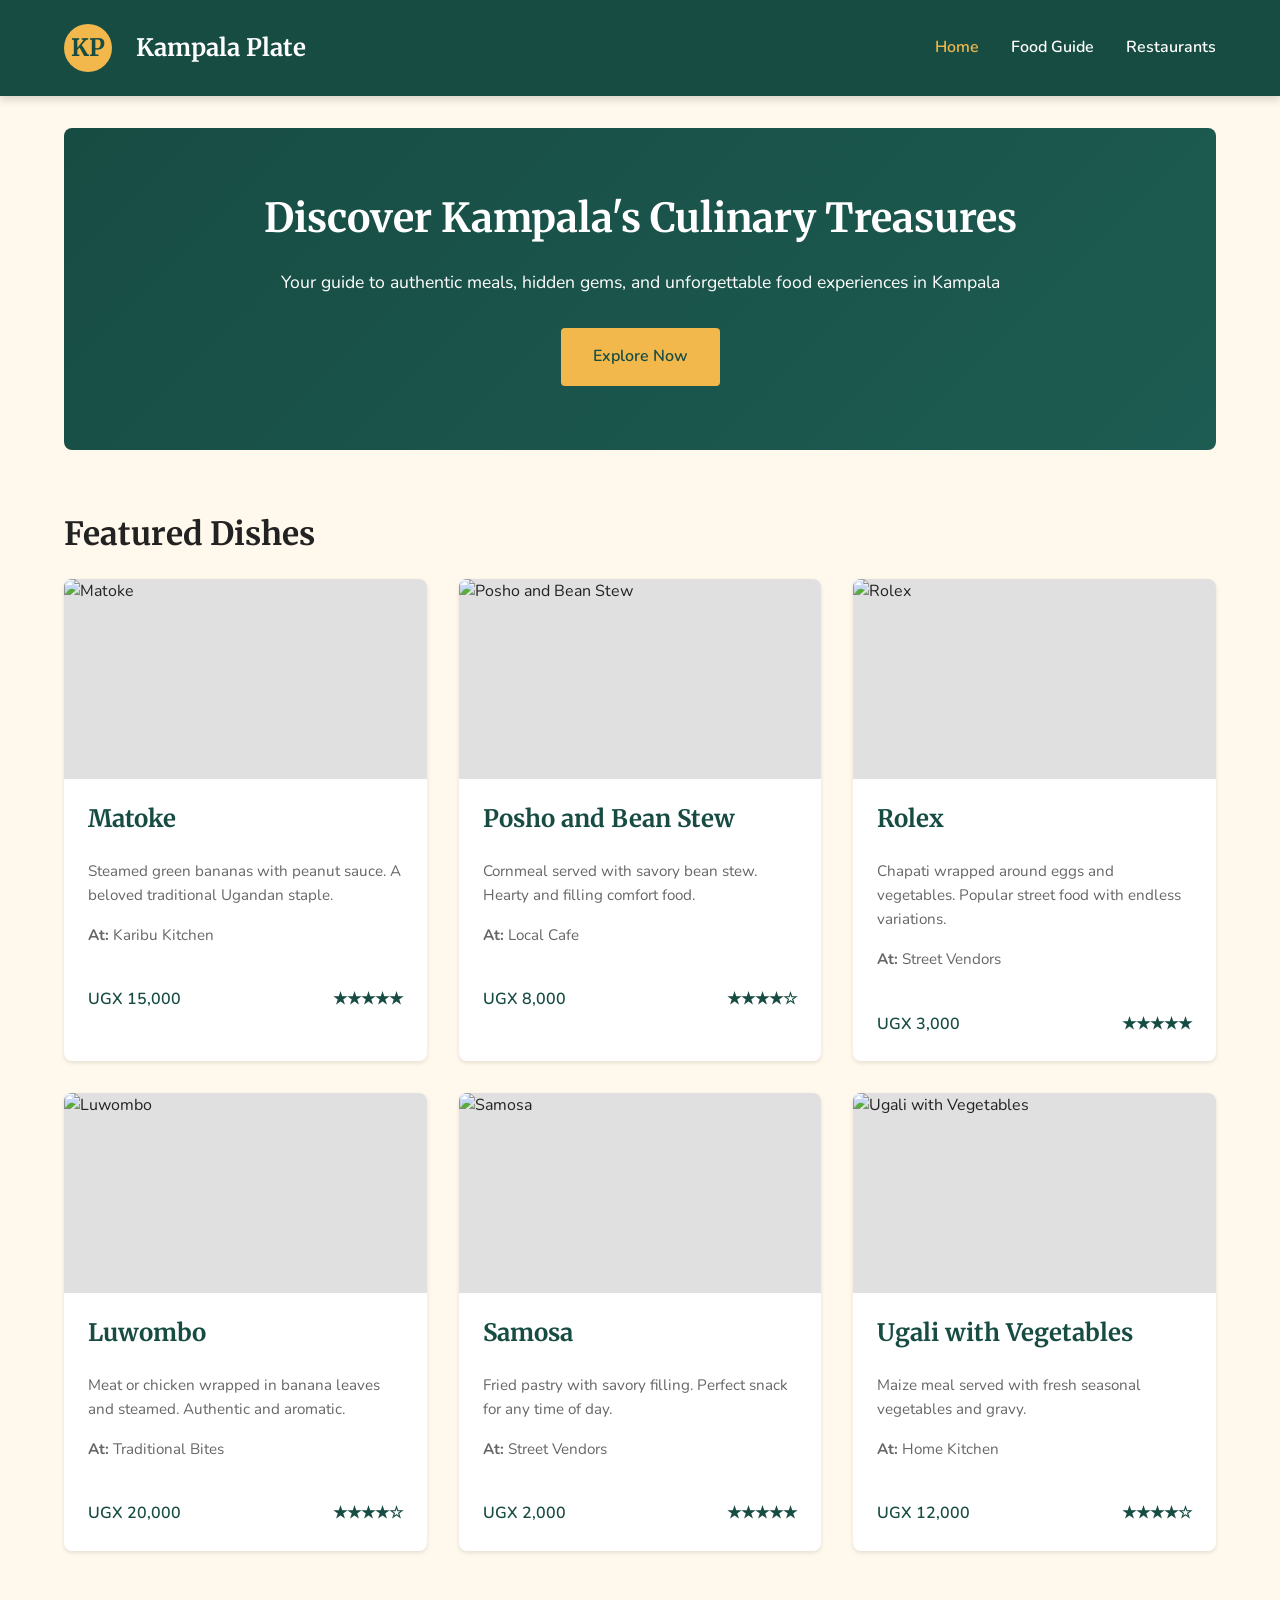
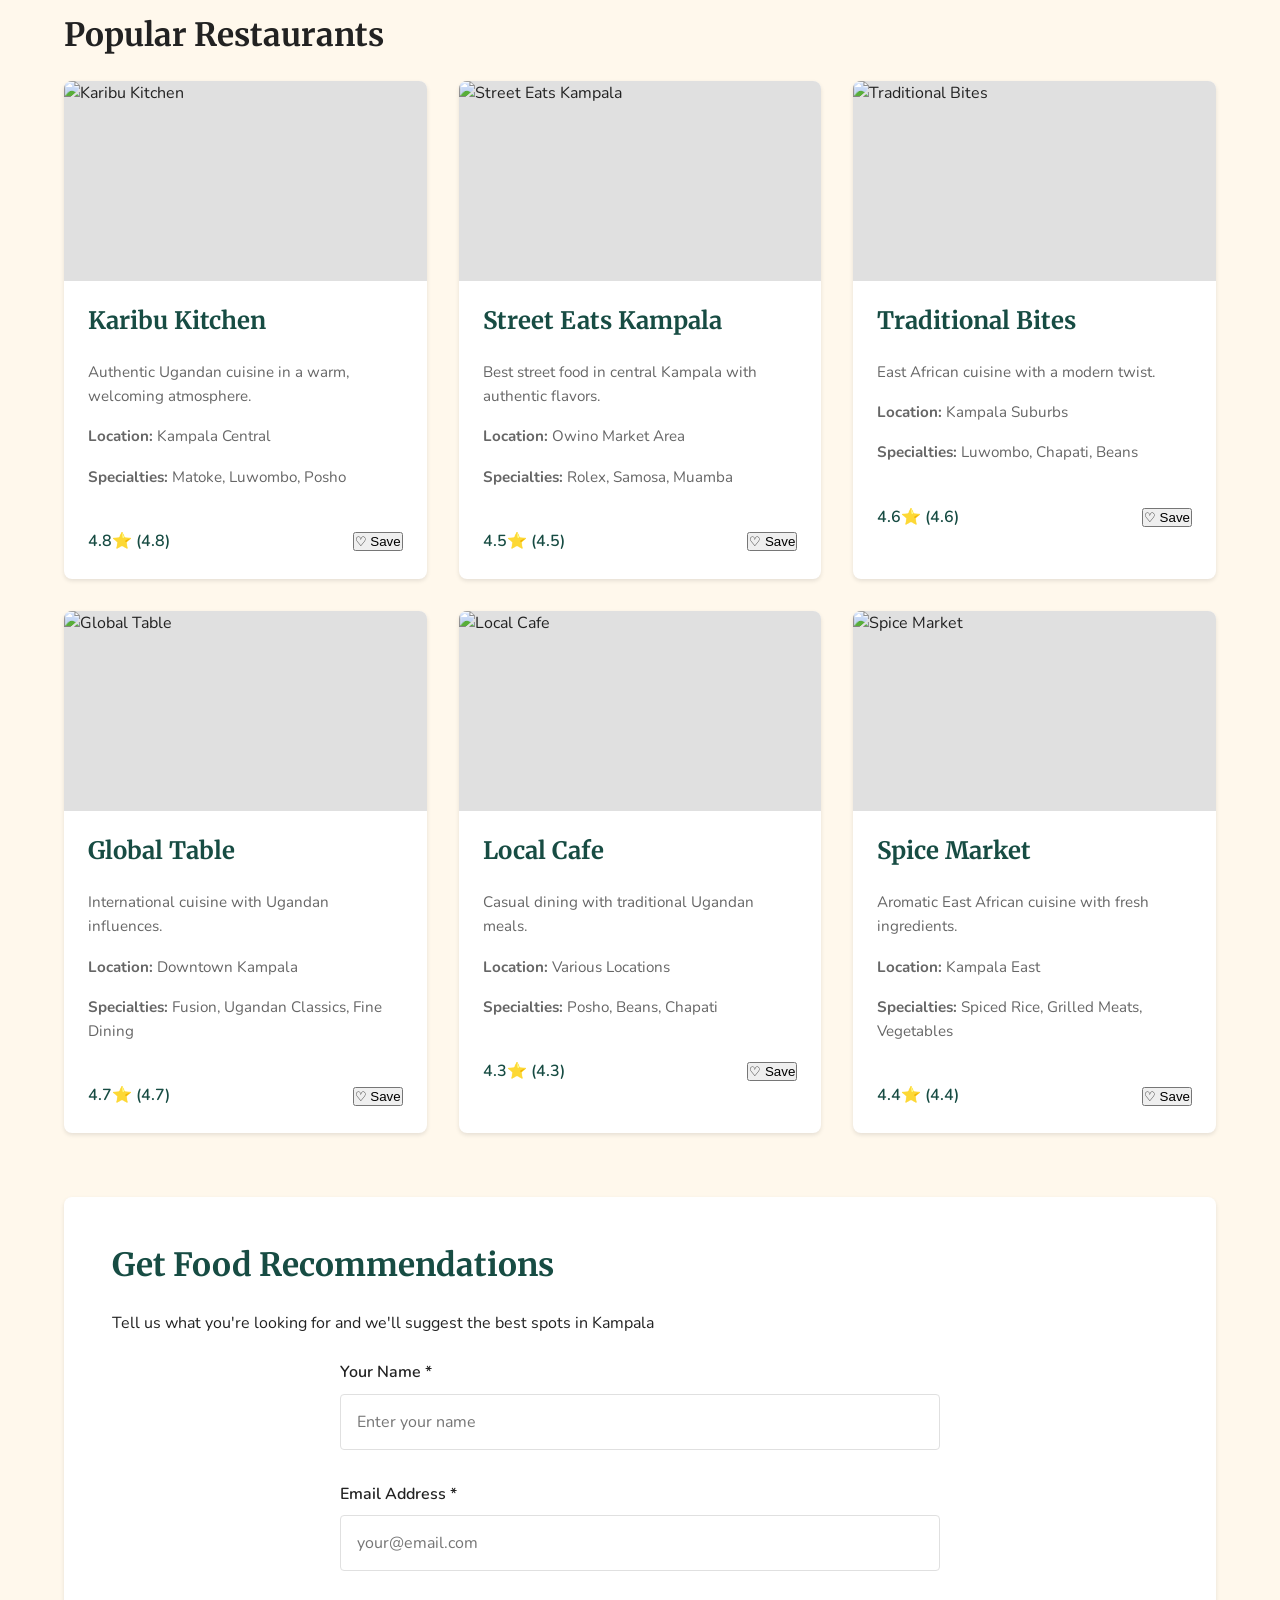
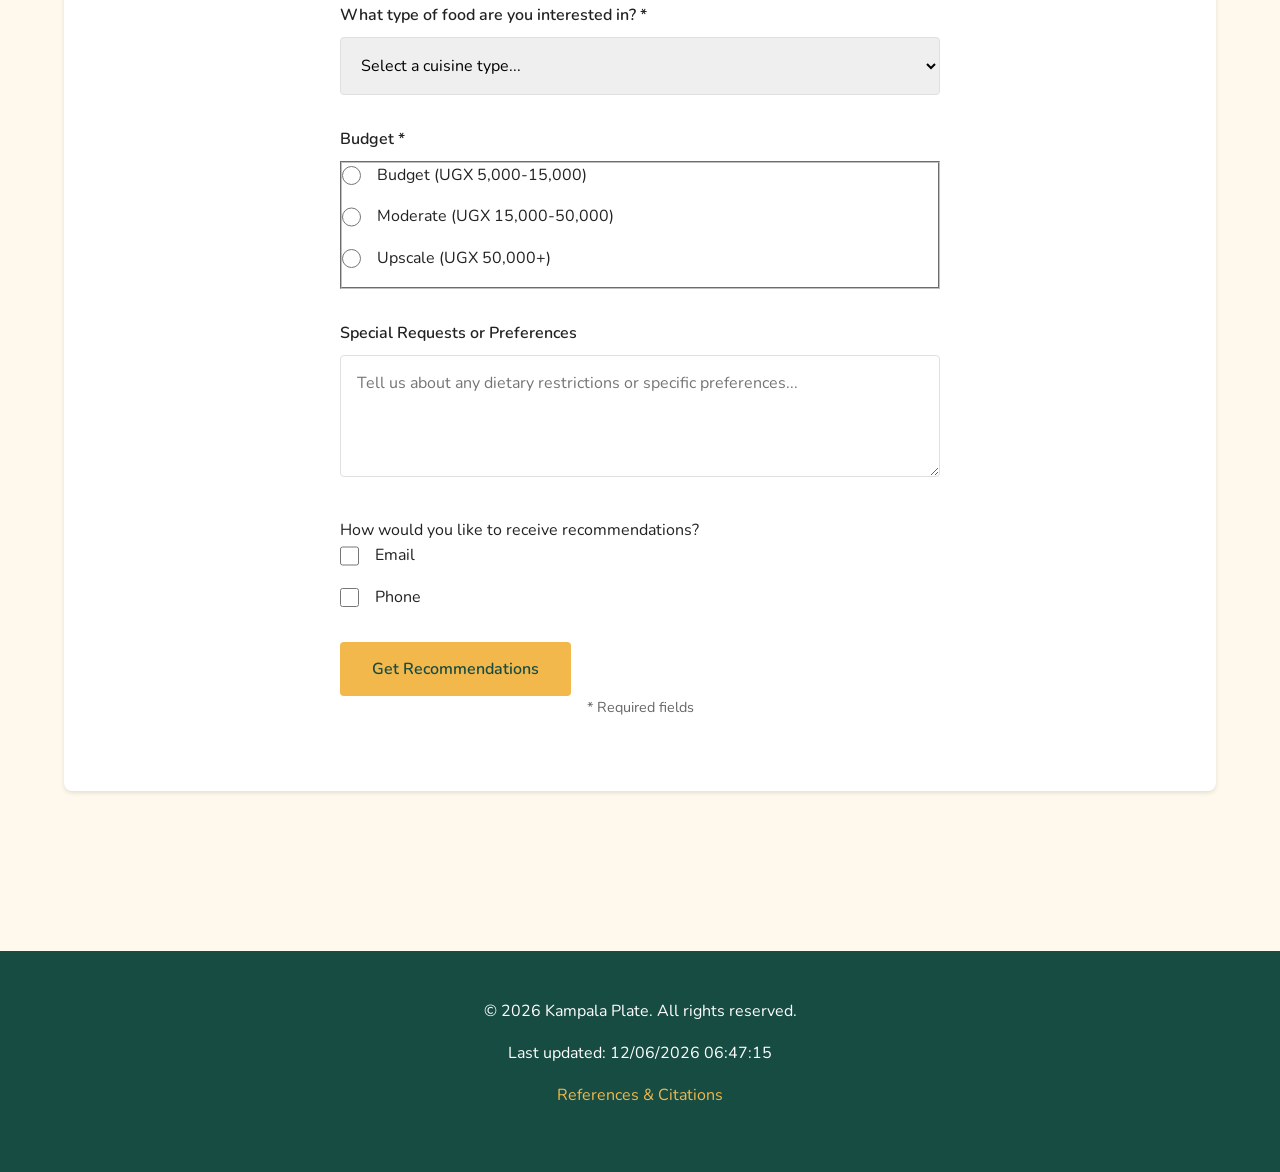
==== project/index.html @ de0a0ea7 "food project" ====
<!doctype html>
<html lang="en">
  <head>
    <meta charset="UTF-8" />
    <meta name="viewport" content="width=device-width, initial-scale=1.0" />
    <title>Kampala Plate - Local Food Discovery</title>
    <meta
      name="description"
      content="Kampala Plate is your guide to memorable meals, popular restaurants, and authentic local food experiences in Kampala, Uganda."
    />
    <meta name="author" content="Uwase Jolie" />
    <meta
      name="keywords"
      content="Kampala, food, restaurants, local cuisine, Uganda"
    />
    <link rel="preconnect" href="https://fonts.googleapis.com" />
    <link rel="preconnect" href="https://fonts.gstatic.com" crossorigin />
    <link
      href="https://fonts.googleapis.com/css2?family=Merriweather:wght@700&family=Nunito:wght@400;600;700&display=swap"
      rel="stylesheet"
    />
    <link rel="stylesheet" href="styles.css" />
    <script defer src="scripts.js"></script>
  </head>
  <body>
    <header>
      <div class="header-wrapper">
        <div class="logo" role="img" aria-label="Kampala Plate logo">KP</div>
        <h1 class="site-title">Kampala Plate</h1>
        <button
          id="menu-button"
          type="button"
          aria-label="Open navigation menu"
          aria-expanded="false"
        >
          <span></span>
          <span></span>
          <span></span>
        </button>
        <nav id="navigation">
          <a href="index.html" aria-current="page">Home</a>
          <a href="food-guide.html">Food Guide</a>
          <a href="restaurants.html">Restaurants</a>
        </nav>
      </div>
    </header>

    <main>
      <!-- Hero Section -->
      <section class="hero">
        <div class="hero-content">
          <h2>Discover Kampala's Culinary Treasures</h2>
          <p>
            Your guide to authentic meals, hidden gems, and unforgettable food
            experiences in Kampala
          </p>
          <a href="#featured" class="cta-button">Explore Now</a>
        </div>
      </section>

      <!-- Featured Dishes Section -->
      <section id="featured" class="featured-section">
        <h2>Featured Dishes</h2>
        <div class="dishes-grid" id="featured-dishes">
          <!-- Populated by JavaScript -->
        </div>
      </section>

      <!-- Restaurant Cards Section -->
      <section class="restaurants-section">
        <h2>Popular Restaurants</h2>
        <div class="restaurants-grid" id="restaurants-grid">
          <!-- Populated by JavaScript -->
        </div>
      </section>

      <!-- Recommendation Form Section -->
      <section class="form-section">
        <h2>Get Food Recommendations</h2>
        <p>
          Tell us what you're looking for and we'll suggest the best spots in
          Kampala
        </p>
        <form id="recommendation-form" method="post" action="thank-you.html">
          <div class="form-group">
            <label for="name"
              >Your Name <span aria-hidden="true">*</span></label
            >
            <input
              type="text"
              id="name"
              name="name"
              required
              placeholder="Enter your name"
            />
          </div>

          <div class="form-group">
            <label for="email"
              >Email Address <span aria-hidden="true">*</span></label
            >
            <input
              type="email"
              id="email"
              name="email"
              required
              placeholder="your@email.com"
            />
          </div>

          <div class="form-group">
            <label for="cuisine-type"
              >What type of food are you interested in?
              <span aria-hidden="true">*</span></label
            >
            <select id="cuisine-type" name="cuisine-type" required>
              <option value="" disabled selected>
                Select a cuisine type...
              </option>
              <option value="ugandan">Traditional Ugandan</option>
              <option value="east-african">East African</option>
              <option value="international">International</option>
              <option value="vegetarian">Vegetarian/Vegan</option>
              <option value="street-food">Street Food</option>
              <option value="fast-food">Fast Food</option>
            </select>
          </div>

          <div class="form-group">
            <label for="price-range"
              >Budget <span aria-hidden="true">*</span></label
            >
            <fieldset>
              <legend class="sr-only">Price range options</legend>
              <label class="radio-label">
                <input
                  type="radio"
                  name="price-range"
                  value="budget"
                  required
                />
                Budget (UGX 5,000-15,000)
              </label>
              <label class="radio-label">
                <input
                  type="radio"
                  name="price-range"
                  value="moderate"
                  required
                />
                Moderate (UGX 15,000-50,000)
              </label>
              <label class="radio-label">
                <input
                  type="radio"
                  name="price-range"
                  value="upscale"
                  required
                />
                Upscale (UGX 50,000+)
              </label>
            </fieldset>
          </div>

          <div class="form-group">
            <label for="special-requests"
              >Special Requests or Preferences</label
            >
            <textarea
              id="special-requests"
              name="special-requests"
              rows="4"
              placeholder="Tell us about any dietary restrictions or specific preferences..."
            ></textarea>
          </div>

          <div class="form-group checkbox-group">
            <legend>How would you like to receive recommendations?</legend>
            <label class="checkbox-label">
              <input type="checkbox" name="contact-method" value="email" />
              Email
            </label>
            <label class="checkbox-label">
              <input type="checkbox" name="contact-method" value="phone" />
              Phone
            </label>
          </div>

          <button type="submit" class="submit-button">
            Get Recommendations
          </button>
          <p class="form-note">
            <span aria-hidden="true">*</span> Required fields
          </p>
        </form>
      </section>

      <!-- Saved Recommendations Section -->
      <section class="saved-section" id="saved-section" style="display: none">
        <h2>Your Saved Recommendations</h2>
        <div id="saved-list">
          <!-- Populated from localStorage -->
        </div>
        <button id="clear-saved" class="secondary-button">Clear All</button>
      </section>
    </main>

    <footer>
      <div class="footer-content">
        <p>
          &copy; <span id="year"></span> Kampala Plate. All rights reserved.
        </p>
        <p>Last updated: <span id="last-modified"></span></p>
        <p><a href="references.html">References & Citations</a></p>
      </div>
    </footer>
  </body>
</html>
---- project/styles.css ----
/* ========================================
   KAMPALA PLATE - MAIN STYLESHEET
   ======================================== */

:root {
  /* Colors */
  --primary-color: #174c43;
  --secondary-color: #f2b84b;
  --neutral-bg: #fff8ec;
  --text-dark: #222;
  --text-light: #666;
  --border-color: #e0e0e0;
  --white: #ffffff;

  /* Fonts */
  --font-heading: "Merriweather", serif;
  --font-body: "Nunito", sans-serif;

  /* Spacing */
  --spacing-xs: 0.5rem;
  --spacing-sm: 1rem;
  --spacing-md: 1.5rem;
  --spacing-lg: 2rem;
  --spacing-xl: 3rem;
  --spacing-2xl: 4rem;

  /* Shadows */
  --shadow-sm: 0 2px 4px rgba(0, 0, 0, 0.1);
  --shadow-md: 0 4px 8px rgba(0, 0, 0, 0.15);
  --shadow-lg: 0 8px 16px rgba(0, 0, 0, 0.2);
}

/* ========================================
   RESET & BASE STYLES
   ======================================== */

* {
  margin: 0;
  padding: 0;
  box-sizing: border-box;
}

html {
  scroll-behavior: smooth;
}

body {
  font-family: var(--font-body);
  color: var(--text-dark);
  background-color: var(--neutral-bg);
  line-height: 1.6;
}

h1,
h2,
h3,
h4,
h5,
h6 {
  font-family: var(--font-heading);
  font-weight: 700;
  line-height: 1.3;
  margin-top: var(--spacing-lg);
  margin-bottom: var(--spacing-md);
}

h1 {
  font-size: 2.5rem;
}

h2 {
  font-size: 2rem;
}

h3 {
  font-size: 1.5rem;
}

p {
  margin-bottom: var(--spacing-md);
}

a {
  color: var(--primary-color);
  text-decoration: none;
  transition: color 0.3s ease;
}

a:hover {
  color: var(--secondary-color);
  text-decoration: underline;
}

img {
  max-width: 100%;
  height: auto;
  display: block;
}

/* ========================================
   HEADER & NAVIGATION
   ======================================== */

header {
  background-color: var(--primary-color);
  color: var(--white);
  padding: var(--spacing-md) 0;
  position: sticky;
  top: 0;
  z-index: 100;
  box-shadow: var(--shadow-md);
}

.header-wrapper {
  max-width: 1200px;
  margin: 0 auto;
  padding: 0 var(--spacing-md);
  display: flex;
  align-items: center;
  justify-content: space-between;
  gap: var(--spacing-md);
}

.logo {
  font-family: var(--font-heading);
  font-size: 1.5rem;
  font-weight: 700;
  background-color: var(--secondary-color);
  color: var(--primary-color);
  width: 3rem;
  height: 3rem;
  border-radius: 50%;
  display: flex;
  align-items: center;
  justify-content: center;
  flex-shrink: 0;
}

.site-title {
  font-size: 1.5rem;
  font-family: var(--font-heading);
  margin: 0;
  flex-grow: 1;
}

/* Menu Button */
#menu-button {
  display: none;
  flex-direction: column;
  gap: 0.375rem;
  background: none;
  border: none;
  cursor: pointer;
  padding: var(--spacing-xs);
}

#menu-button span {
  width: 1.5rem;
  height: 0.25rem;
  background-color: var(--white);
  transition: all 0.3s ease;
}

#menu-button.open span:nth-child(1) {
  transform: rotate(45deg) translate(0.5rem, 0.5rem);
}

#menu-button.open span:nth-child(2) {
  opacity: 0;
}

#menu-button.open span:nth-child(3) {
  transform: rotate(-45deg) translate(0.5rem, -0.5rem);
}

/* Navigation */
nav {
  display: flex;
  gap: var(--spacing-lg);
  align-items: center;
}

nav a {
  color: var(--white);
  font-weight: 600;
  transition: color 0.3s ease;
}

nav a:hover,
nav a[aria-current="page"] {
  color: var(--secondary-color);
}

/* ========================================
   MAIN CONTENT
   ======================================== */

main {
  max-width: 1200px;
  margin: 0 auto;
  padding: var(--spacing-lg) var(--spacing-md);
  min-height: calc(100vh - 200px);
}

/* ========================================
   HERO SECTION
   ======================================== */

.hero {
  background: linear-gradient(135deg, var(--primary-color) 0%, #1d5c52 100%);
  color: var(--white);
  padding: var(--spacing-2xl) var(--spacing-md);
  border-radius: 0.5rem;
  margin-bottom: var(--spacing-2xl);
  text-align: center;
}

.hero-content h2 {
  color: var(--white);
  margin-top: 0;
  font-size: 2.5rem;
}

.hero-content p {
  font-size: 1.1rem;
  margin-bottom: var(--spacing-lg);
}

/* ========================================
   CTA BUTTONS
   ======================================== */

.cta-button,
.submit-button {
  display: inline-block;
  background-color: var(--secondary-color);
  color: var(--primary-color);
  padding: var(--spacing-sm) var(--spacing-lg);
  border: none;
  border-radius: 0.25rem;
  font-family: var(--font-body);
  font-weight: 600;
  font-size: 1rem;
  cursor: pointer;
  transition: all 0.3s ease;
  text-decoration: none;
}

.cta-button:hover,
.submit-button:hover {
  background-color: #f0a31f;
  transform: translateY(-2px);
  box-shadow: var(--shadow-lg);
  color: var(--primary-color);
}

.secondary-button {
  background-color: transparent;
  color: var(--primary-color);
  border: 2px solid var(--primary-color);
  padding: var(--spacing-sm) var(--spacing-lg);
  border-radius: 0.25rem;
  font-family: var(--font-body);
  font-weight: 600;
  font-size: 1rem;
  cursor: pointer;
  transition: all 0.3s ease;
}

.secondary-button:hover {
  background-color: var(--primary-color);
  color: var(--white);
}

/* ========================================
   GRID LAYOUTS
   ======================================== */

.dishes-grid,
.restaurants-grid,
.food-grid,
.restaurants-list {
  display: grid;
  grid-template-columns: repeat(auto-fill, minmax(280px, 1fr));
  gap: var(--spacing-lg);
  margin-bottom: var(--spacing-2xl);
}

.card,
.restaurant-card,
.food-item {
  background-color: var(--white);
  border-radius: 0.5rem;
  overflow: hidden;
  box-shadow: var(--shadow-sm);
  transition: all 0.3s ease;
}

.card:hover,
.restaurant-card:hover,
.food-item:hover {
  box-shadow: var(--shadow-lg);
  transform: translateY(-4px);
}

.card-image,
.restaurant-image,
.food-image {
  width: 100%;
  height: 200px;
  object-fit: cover;
  background-color: var(--border-color);
}

.card-content,
.restaurant-content,
.food-content {
  padding: var(--spacing-md);
}

.card-content h3,
.restaurant-content h3,
.food-content h3 {
  margin-top: 0;
  color: var(--primary-color);
}

.card-content p,
.restaurant-content p,
.food-content p {
  font-size: 0.95rem;
  color: var(--text-light);
  margin-bottom: var(--spacing-sm);
}

.card-footer,
.restaurant-footer,
.food-footer {
  padding: 0 var(--spacing-md) var(--spacing-md);
  display: flex;
  justify-content: space-between;
  align-items: center;
  gap: var(--spacing-md);
}

.price-tag,
.rating {
  font-weight: 600;
  color: var(--primary-color);
}

/* ========================================
   FORMS
   ======================================== */

.form-section {
  background-color: var(--white);
  padding: var(--spacing-xl);
  border-radius: 0.5rem;
  margin: var(--spacing-2xl) 0;
  box-shadow: var(--shadow-sm);
}

.form-section h2 {
  margin-top: 0;
  color: var(--primary-color);
}

form {
  max-width: 600px;
  margin: 0 auto;
}

.form-group {
  margin-bottom: var(--spacing-lg);
}

label {
  display: block;
  font-weight: 600;
  margin-bottom: var(--spacing-xs);
  color: var(--text-dark);
}

input[type="text"],
input[type="email"],
input[type="date"],
select,
textarea {
  width: 100%;
  padding: var(--spacing-sm);
  border: 1px solid var(--border-color);
  border-radius: 0.25rem;
  font-family: var(--font-body);
  font-size: 1rem;
  transition: border-color 0.3s ease;
}

input[type="text"]:focus,
input[type="email"]:focus,
input[type="date"]:focus,
select:focus,
textarea:focus {
  outline: none;
  border-color: var(--primary-color);
  box-shadow: 0 0 0 3px rgba(23, 76, 67, 0.1);
}

.radio-label,
.checkbox-label {
  display: flex;
  align-items: center;
  gap: var(--spacing-sm);
  margin-bottom: var(--spacing-sm);
  font-weight: 400;
  cursor: pointer;
}

input[type="radio"],
input[type="checkbox"] {
  width: 1.2rem;
  height: 1.2rem;
  cursor: pointer;
  accent-color: var(--primary-color);
}

.form-note {
  text-align: center;
  font-size: 0.9rem;
  color: var(--text-light);
}

/* ========================================
   FILTER BUTTONS
   ======================================== */

.filter-buttons,
.filters-wrapper {
  display: flex;
  gap: var(--spacing-md);
  flex-wrap: wrap;
  margin: var(--spacing-lg) 0;
}

.filter-btn {
  background-color: var(--white);
  color: var(--primary-color);
  border: 2px solid var(--primary-color);
  padding: var(--spacing-sm) var(--spacing-md);
  border-radius: 0.25rem;
  font-family: var(--font-body);
  font-weight: 600;
  cursor: pointer;
  transition: all 0.3s ease;
}

.filter-btn:hover,
.filter-btn.active {
  background-color: var(--primary-color);
  color: var(--white);
}

.filter-group {
  display: flex;
  align-items: center;
  gap: var(--spacing-sm);
}

.filter-group label {
  margin-bottom: 0;
}

.filter-group select {
  margin-bottom: 0;
}

/* ========================================
   MODAL
   ======================================== */

.modal {
  position: fixed;
  top: 0;
  left: 0;
  width: 100%;
  height: 100%;
  background-color: rgba(0, 0, 0, 0.5);
  display: flex;
  align-items: center;
  justify-content: center;
  z-index: 1000;
}

.modal-content {
  background-color: var(--white);
  border-radius: 0.5rem;
  padding: var(--spacing-xl);
  max-width: 600px;
  width: 90%;
  max-height: 90vh;
  overflow-y: auto;
  position: relative;
}

.modal-close {
  position: absolute;
  top: var(--spacing-md);
  right: var(--spacing-md);
  background: none;
  border: none;
  font-size: 2rem;
  color: var(--text-dark);
  cursor: pointer;
  transition: color 0.3s ease;
}

.modal-close:hover {
  color: var(--primary-color);
}

/* ========================================
   FOOTER
   ======================================== */

footer {
  background-color: var(--primary-color);
  color: var(--white);
  padding: var(--spacing-xl) var(--spacing-md);
  text-align: center;
  margin-top: var(--spacing-2xl);
}

.footer-content {
  max-width: 1200px;
  margin: 0 auto;
}

footer p {
  margin-bottom: var(--spacing-sm);
}

footer a {
  color: var(--secondary-color);
}

footer a:hover {
  color: var(--white);
}

/* ========================================
   SECTIONS
   ======================================== */

.featured-section,
.restaurants-section,
.form-section,
.saved-section,
.favorites-section,
.guide-header,
.restaurants-header,
.filter-section {
  margin-bottom: var(--spacing-2xl);
}

.guide-header,
.restaurants-header {
  text-align: center;
  padding: var(--spacing-xl) 0;
}

.guide-header h1,
.restaurants-header h1 {
  color: var(--primary-color);
}

/* ========================================
   ACCESSIBILITY
   ======================================== */

.sr-only {
  position: absolute;
  width: 1px;
  height: 1px;
  padding: 0;
  margin: -1px;
  overflow: hidden;
  clip: rect(0, 0, 0, 0);
  white-space: nowrap;
  border-width: 0;
}

/* ========================================
   RESPONSIVE DESIGN - TABLET (768px)
   ======================================== */

@media (max-width: 768px) {
  h1 {
    font-size: 2rem;
  }

  h2 {
    font-size: 1.5rem;
  }

  .site-title {
    font-size: 1.25rem;
  }

  #menu-button {
    display: flex;
  }

  nav {
    position: absolute;
    top: 100%;
    left: 0;
    right: 0;
    background-color: var(--primary-color);
    flex-direction: column;
    gap: var(--spacing-md);
    padding: var(--spacing-md);
    max-height: 0;
    overflow: hidden;
    transition: max-height 0.3s ease;
  }

  nav.open {
    max-height: 500px;
  }

  .hero-content h2 {
    font-size: 1.8rem;
  }

  .dishes-grid,
  .restaurants-grid,
  .food-grid {
    grid-template-columns: repeat(auto-fill, minmax(200px, 1fr));
  }

  .filter-buttons,
  .filters-wrapper {
    flex-direction: column;
  }

  .filter-btn,
  .filter-group select {
    width: 100%;
  }

  main {
    padding: var(--spacing-md);
  }
}

/* ========================================
   RESPONSIVE DESIGN - MOBILE (480px)
   ======================================== */

@media (max-width: 480px) {
  :root {
    --spacing-lg: 1.5rem;
    --spacing-xl: 2rem;
  }

  h1 {
    font-size: 1.5rem;
  }

  h2 {
    font-size: 1.25rem;
  }

  .logo {
    width: 2.5rem;
    height: 2.5rem;
    font-size: 1.25rem;
  }

  .site-title {
    font-size: 1rem;
  }

  .hero {
    padding: var(--spacing-lg);
  }

  .hero-content h2 {
    font-size: 1.3rem;
  }

  .hero-content p {
    font-size: 1rem;
  }

  .dishes-grid,
  .restaurants-grid,
  .food-grid {
    grid-template-columns: 1fr;
  }

  .form-section {
    padding: var(--spacing-lg);
  }

  .modal-content {
    width: 95%;
    padding: var(--spacing-lg);
  }

  footer {
    padding: var(--spacing-lg) var(--spacing-md);
  }

  .card-footer {
    flex-direction: column;
    align-items: flex-start;
  }
}

/* ========================================
   DARK MODE SUPPORT (optional)
   ======================================== */

@media (prefers-color-scheme: dark) {
  :root {
    --text-dark: #f5f5f5;
    --text-light: #b0b0b0;
    --neutral-bg: #1a1a1a;
  }

  .card,
  .restaurant-card,
  .food-item,
  .modal-content,
  .form-section {
    background-color: #2a2a2a;
  }
}

/* ========================================
   PRINT STYLES
   ======================================== */

@media print {
  header,
  footer,
  #menu-button,
  .filter-section,
  .form-section {
    display: none;
  }

  body {
    background-color: var(--white);
  }

  main {
    max-width: 100%;
  }
}
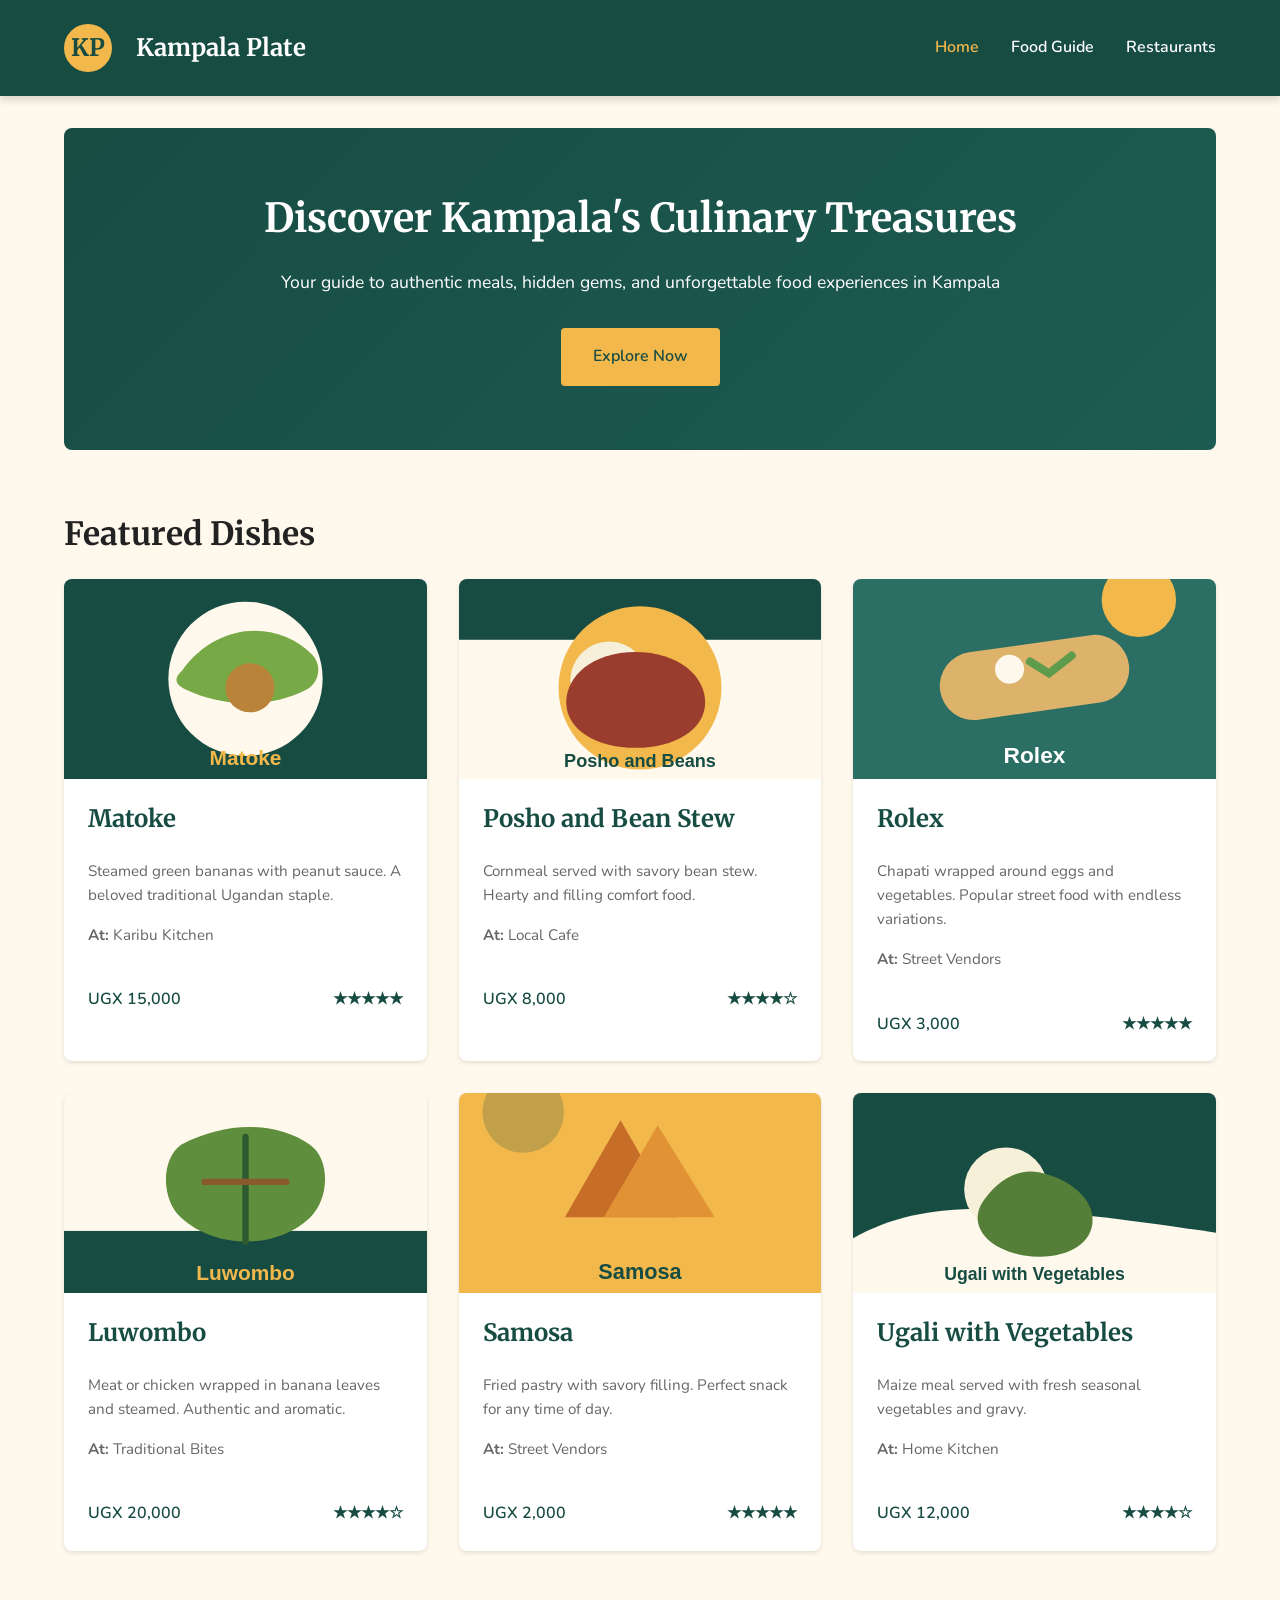
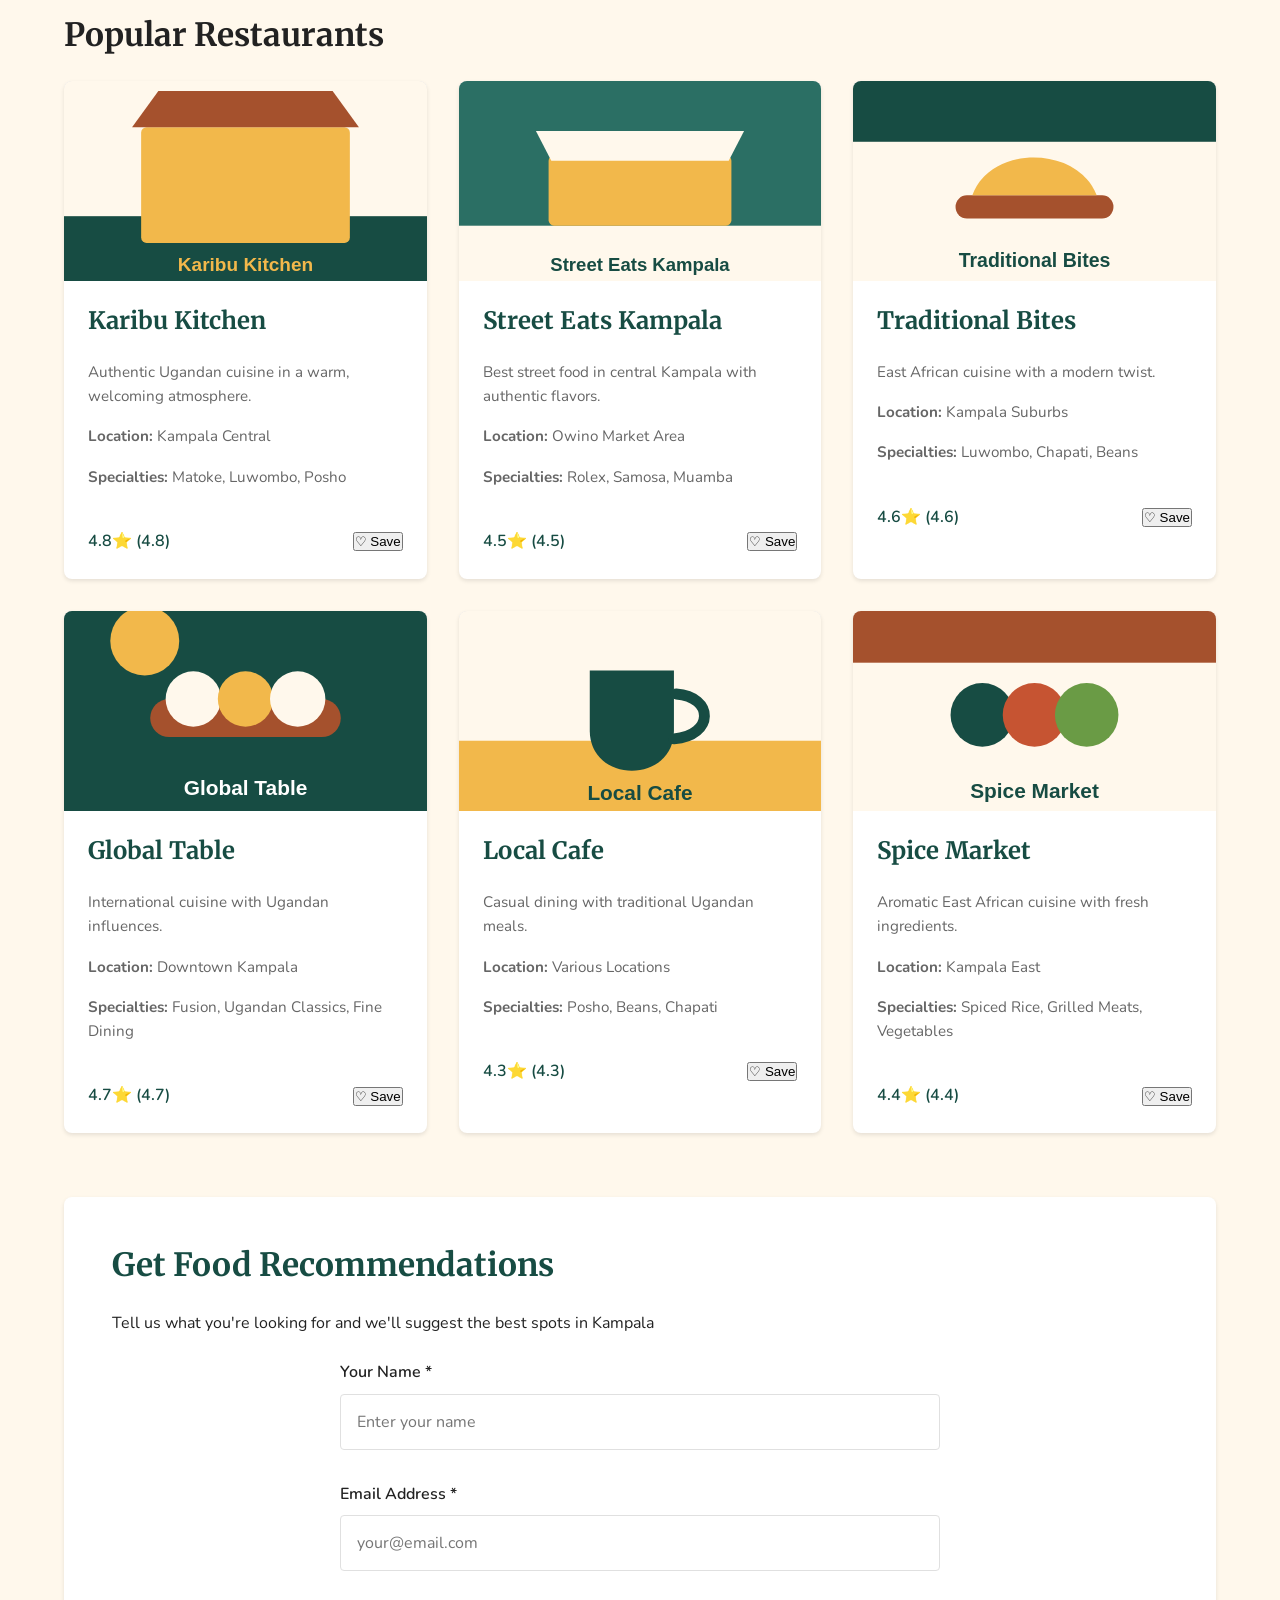
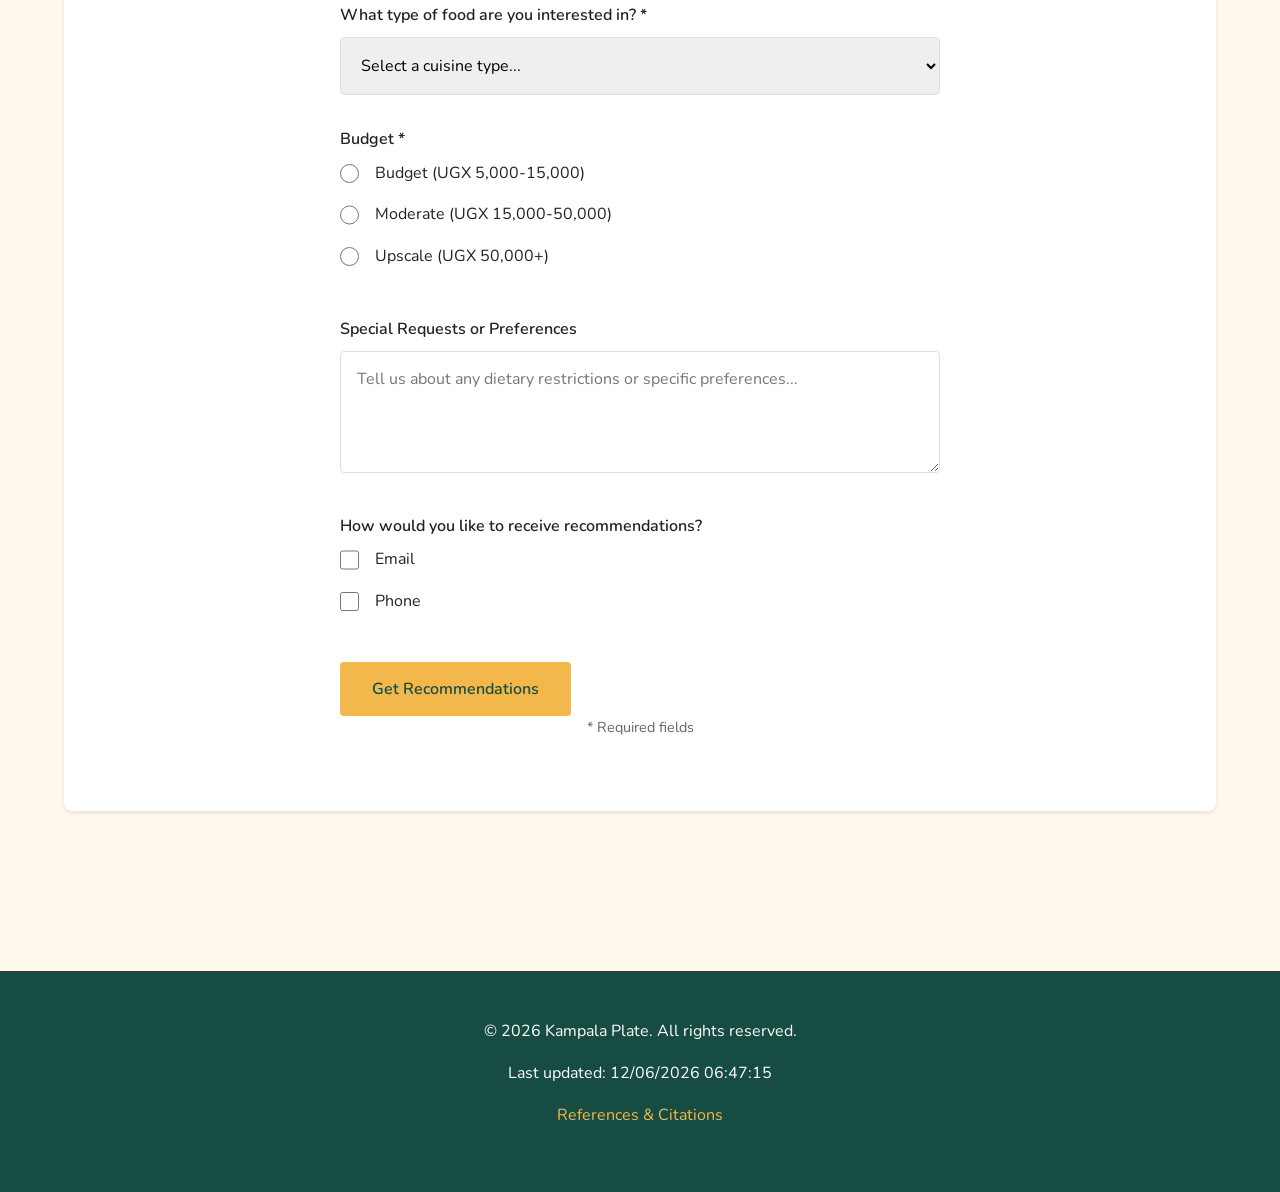
==== commit a7b574d9: "week 6 final" ====
--- a/project/index.html
+++ b/project/index.html
@@ -127,11 +127,8 @@
           </div>
 
           <div class="form-group">
-            <label for="price-range"
-              >Budget <span aria-hidden="true">*</span></label
-            >
             <fieldset>
-              <legend class="sr-only">Price range options</legend>
+              <legend>Budget <span aria-hidden="true">*</span></legend>
               <label class="radio-label">
                 <input
                   type="radio"
@@ -174,7 +171,7 @@
             ></textarea>
           </div>
 
-          <div class="form-group checkbox-group">
+          <fieldset class="form-group checkbox-group">
             <legend>How would you like to receive recommendations?</legend>
             <label class="checkbox-label">
               <input type="checkbox" name="contact-method" value="email" />
@@ -184,7 +181,7 @@
               <input type="checkbox" name="contact-method" value="phone" />
               Phone
             </label>
-          </div>
+          </fieldset>
 
           <button type="submit" class="submit-button">
             Get Recommendations
@@ -196,7 +193,7 @@
       </section>
 
       <!-- Saved Recommendations Section -->
-      <section class="saved-section" id="saved-section" style="display: none">
+      <section class="saved-section" id="saved-section" hidden>
         <h2>Your Saved Recommendations</h2>
         <div id="saved-list">
           <!-- Populated from localStorage -->
--- a/project/styles.css
+++ b/project/styles.css
@@ -369,6 +369,16 @@
 form {
   max-width: 600px;
   margin: 0 auto;
+}
+
+fieldset {
+  border: 0;
+}
+
+legend {
+  font-weight: 600;
+  margin-bottom: var(--spacing-xs);
+  color: var(--text-dark);
 }
 
 .form-group {
@@ -491,6 +501,10 @@
   z-index: 1000;
 }
 
+.modal[hidden] {
+  display: none;
+}
+
 .modal-content {
   background-color: var(--white);
   border-radius: 0.5rem;
@@ -516,6 +530,117 @@
 
 .modal-close:hover {
   color: var(--primary-color);
+}
+
+.modal-food-image {
+  width: 100%;
+  margin-bottom: var(--spacing-sm);
+  border-radius: 0.5rem;
+}
+
+.saved-item {
+  padding: var(--spacing-sm);
+  border: 1px solid var(--border-color);
+  margin-bottom: var(--spacing-sm);
+  border-radius: 0.5rem;
+}
+
+/* ========================================
+   REFERENCES & THANK YOU PAGES
+   ======================================== */
+
+.references-page {
+  max-width: 900px;
+}
+
+.references-page section,
+.thank-you-card {
+  background-color: var(--white);
+  border-radius: 0.5rem;
+  box-shadow: var(--shadow-sm);
+}
+
+.references-page section {
+  padding: var(--spacing-lg);
+  margin-bottom: var(--spacing-lg);
+}
+
+.references-page h2 {
+  color: var(--primary-color);
+  border-bottom: 3px solid var(--secondary-color);
+  padding-bottom: var(--spacing-xs);
+}
+
+.references-page ul {
+  list-style-position: inside;
+  line-height: 1.8;
+}
+
+.references-page li {
+  margin-bottom: var(--spacing-xs);
+}
+
+.reference-item,
+.next-steps {
+  background-color: var(--neutral-bg);
+  padding: var(--spacing-sm);
+  margin-bottom: var(--spacing-sm);
+  border-left: 4px solid var(--secondary-color);
+  border-radius: 0.25rem;
+}
+
+.reference-item strong {
+  color: var(--primary-color);
+}
+
+.thank-you-section {
+  text-align: center;
+  padding: var(--spacing-2xl) var(--spacing-lg);
+}
+
+.thank-you-card {
+  padding: var(--spacing-xl);
+  max-width: 600px;
+  margin: 0 auto;
+  box-shadow: var(--shadow-md);
+}
+
+.thank-you-card h1,
+.next-steps h2 {
+  color: var(--primary-color);
+  margin-top: 0;
+}
+
+.thank-you-lead {
+  font-size: 1.1rem;
+  color: var(--text-light);
+  margin-bottom: var(--spacing-md);
+}
+
+.next-steps {
+  margin-bottom: var(--spacing-lg);
+  text-align: left;
+}
+
+.next-steps h2 {
+  font-size: 1.3rem;
+}
+
+.next-steps ul {
+  color: var(--text-dark);
+  line-height: 1.8;
+}
+
+.thank-you-note {
+  color: var(--text-light);
+  margin-bottom: var(--spacing-lg);
+}
+
+.thank-you-actions {
+  display: flex;
+  gap: var(--spacing-sm);
+  justify-content: center;
+  flex-wrap: wrap;
 }
 
 /* ========================================
